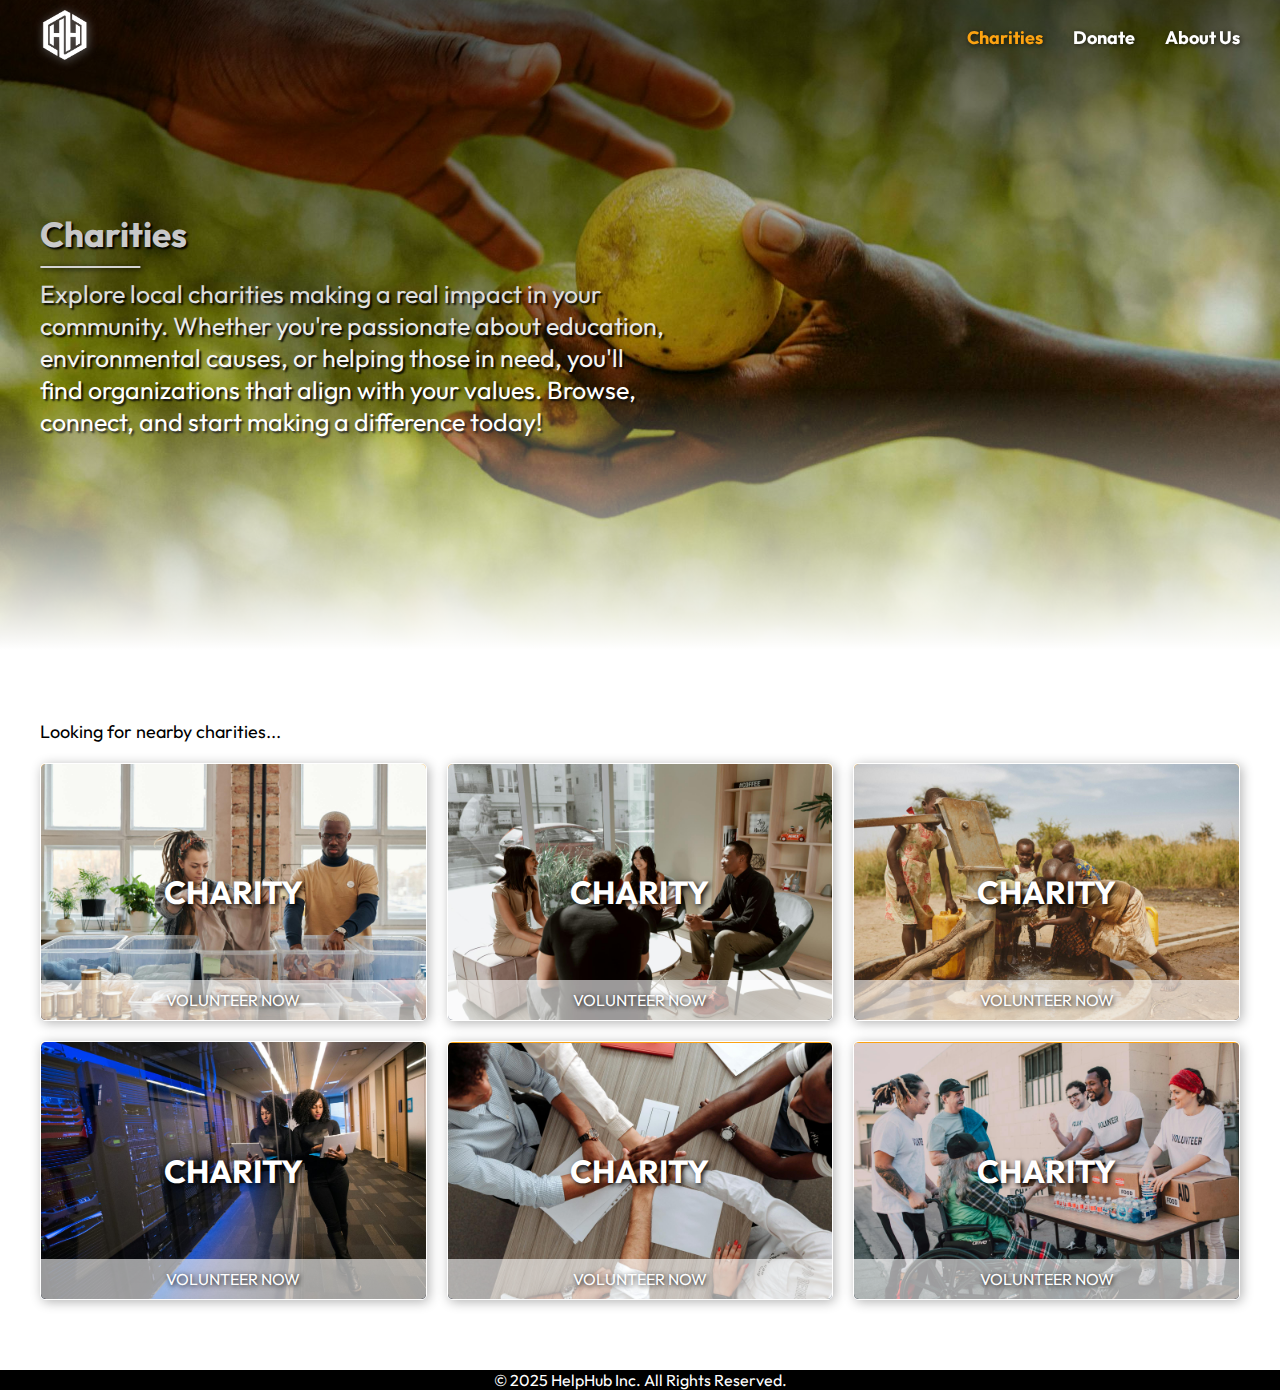
==== charities.html @ 97fb0520 "Add files via upload" ====
<!-- alt + shift + f -->
<!DOCTYPE html>
<html>

<head>
    <meta charset="UTF-8" />
    <link rel="icon" type="image/png" href="img/logo.png">
    <link rel="stylesheet" href="css/initial.css">
    <link rel="stylesheet" href="css/charities.css">
    <title>HelpHub | Charities</title>
</head>

<body>
    <nav>
        <div class="hamburger">
            <a href="index.html"><img src="img/logo.png" class="logo" alt="logo"></a>
            <div>
                <a href="charities.html"><span>Charities</span></a>
                <a href="">Donate</a>
                <a href="">About Us</a>
            </div>
        </div>
        <div class="nav-links-box">
            <a href="charities.html"><span>Charities</span></a>
            <a href="">Donate</a>
            <a href="">About Us</a>
        </div>
    </nav>
    <div class="banner">
        <div class="banner-info-outer">
            <div class="banner-info-inner">
                <h1>Charities</h1>
                <div class="banner-line"></div>
                <p>Explore local charities making a real impact in your community. Whether you're passionate about
                    education, environmental causes, or helping those in need, you'll find organizations that align with
                    your values. Browse, connect, and start making a difference today!</p>
            </div>
        </div>
    </div>
    <p id="location">Looking for nearby charities...</p>
    <div id="section" class="charity-section">
        <!-- example block -->
        <div class="charity">
            <img src="img/banner_img_8.png" alt="charity-profile-picture">
            <div class="charity-info">
                <h1>CHARITY</h1>
                <p>Lorem ipsum dolor sit amet consectetur adipisicing elit. Reiciendis totam inventore, mollitia
                    ipsum
                    perspiciatis cupiditate dolores officia velit! Inventore quia harum consectetur a quis
                    consequuntur
                    culpa placeat, voluptates laboriosam quisquam.</p>
            </div>
            <a href="charity_profile.html">VOLUNTEER NOW</a>
        </div>
        <!-- example block -->
        <div class="charity">
            <img src="img/banner_img_1.png" alt="charity-profile-picture">
            <div class="charity-info">
                <h1>CHARITY</h1>
                <p>Lorem ipsum dolor sit amet consectetur adipisicing elit. Reiciendis totam inventore, mollitia ipsum
                    perspiciatis cupiditate dolores officia velit! Inventore quia harum consectetur a quis consequuntur
                    culpa placeat, voluptates laboriosam quisquam.</p>
            </div>
            <a href="charity_profile.html">VOLUNTEER NOW</a>
        </div>
        <!-- example block -->
        <div class="charity">
            <img src="img/banner_img_10.png" alt="charity-profile-picture">
            <div class="charity-info">
                <h1>CHARITY</h1>
                <p>Lorem ipsum dolor sit amet consectetur adipisicing elit. Reiciendis totam inventore, mollitia ipsum
                    perspiciatis cupiditate dolores officia velit! Inventore quia harum consectetur a quis consequuntur
                    culpa placeat, voluptates laboriosam quisquam.</p>
            </div>
            <a href="charity_profile.html" target="_blank">VOLUNTEER NOW</a>
        </div>
        <!-- example block -->
        <div class="charity">
            <img src="img/banner_img_6.png" alt="charity-profile-picture">
            <div class="charity-info">
                <h1>CHARITY</h1>
                <p>Lorem ipsum dolor sit amet consectetur adipisicing elit. Reiciendis totam inventore, mollitia ipsum
                    perspiciatis cupiditate dolores officia velit! Inventore quia harum consectetur a quis consequuntur
                    culpa placeat, voluptates laboriosam quisquam.</p>
            </div>
            <a href="charity_profile.html" target="_blank">VOLUNTEER NOW</a>
        </div>
        <!-- example block -->
        <div class="charity">
            <img src="img/banner_img_2.png" alt="charity-profile-picture">
            <div class="charity-info">
                <h1>CHARITY</h1>
                <p>Lorem ipsum dolor sit amet consectetur adipisicing elit. Reiciendis totam inventore, mollitia ipsum
                    perspiciatis cupiditate dolores officia velit! Inventore quia harum consectetur a quis consequuntur
                    culpa placeat, voluptates laboriosam quisquam.</p>
            </div>
            <a href="charity_profile.html" target="_blank">VOLUNTEER NOW</a>
        </div>
        <!-- example block -->
        <div class="charity">
            <img src="img/banner_img_7.png" alt="charity-profile-picture">
            <div class="charity-info">
                <h1>CHARITY</h1>
                <p>Lorem ipsum dolor sit amet consectetur adipisicing elit. Reiciendis totam inventore, mollitia ipsum
                    perspiciatis cupiditate dolores officia velit! Inventore quia harum consectetur a quis consequuntur
                    culpa placeat, voluptates laboriosam quisquam.</p>
            </div>
            <a href="charity_profile.html" target="_blank">VOLUNTEER NOW</a>
        </div>
        <!-- example end -->
    </div>
    <footer>
        © 2025 HelpHub Inc. All Rights Reserved.
    </footer>
</body>
<script src="js/location.js"></script>
</html>
---- css/initial.css ----
@import url(nav.css);
@import url('https://fonts.googleapis.com/css2?family=Boldonse&family=Michroma&family=Outfit:wght@100..900&display=swap');

/* #000000 - rgb(0, 0, 0) - black*/
/* #14213d - rgb(20, 33, 61) - darkblue */
/* #FCA311 - rgb(252, 163, 17) - yellowgold*/
/* #E5E5E5 - rgb(229, 229, 229) - gray */
/* #FFFFFF - rgb(255, 255, 255) - white */

*{
    padding:0;
    margin:0;
    font-family: "Outfit", sans-serif;
}

html{
    background-color: black;
    scroll-behavior: smooth;
}

body{
    max-width: 4000px;
    margin: auto;
}
---- css/charities.css ----
body{
    background-color: white;
    /* background-color: linear-gradient(white, black) !important; */
    /* background-image: linear-gradient(white, #90be6d); */
    /* background-color: #FCA311; yellow */
}

.banner{
    width:100%;
    height:650px;
    background:url("../img/banner_img_9.png");
    transform: scaleX(-1);
    background-position:center;
    background-size: cover;
    background-color: black;
    background-blend-mode:exclusion;
    position: relative;
    display: grid;
    place-items: center;
}

.banner::after{
    content: "";
    width:100%;
    height: 100%;
    background: linear-gradient(0deg, rgba(255, 255, 255, 1) 0%, rgba(0,0,0,0) 40%, rgb(0, 0, 0) 150%);
    /* background: radial-gradient(ellipse at center, rgba(0,0,0,0) 0%,rgba(0,0,0,1) 150%,rgba(0,0,0,0.5) 100%); */
    position: absolute;
}

.banner-info-outer{
    transform: scaleX(-1);
    max-width:1200px;
    width:98%;
    padding:0 1%;
}

.banner-info-inner{
    width:52%;
}

.banner-line{
    box-shadow: 1px 1px 5px black;
    width:100px;
    height:2px;
    margin:10px 0;
    background-color: white;
}

.banner h1{
    color:white;
    font-size: 35px;
    text-shadow: 2px 2px 2px black;
    /* -webkit-text-stroke: .3px black; */
}

.banner p{
    font-size: 25px;
    color:white;
    text-shadow: 2px 2px 2px black;
}

#location{
    max-width:1200px;
    width:98%;
    /* background-color: red; */
    font-size: 18px;
    margin:70px auto -50px auto;
}

.charity-section{
    width:98%;
    padding:0 1%;
    display: grid;
    grid-template-columns:repeat(auto-fit, minmax(360px, 1fr));
    gap:20px;
    max-width: 1200px;
    margin:70px auto;
    color:white;
}

.charity{
    position: relative;
    display: grid;
    place-items: center;
    align-items: center;
    overflow: hidden;
    box-shadow: 2px 2px 12px rgba(0,0,0,0.3);
    border-radius: 6px;
    border:1px solid white;
    background: linear-gradient(to bottom, #FCA311 0%, #14213d 100%);
}

.charity img{
    width:100%;
    transition: 0.3s;
}

.charity-info{
    position: absolute;
    text-align: center;
    width:98%;
    text-shadow: 2px 2px 5px black;
}

.charity h1{
    display: block;
    opacity: 1;
    transition: 0.3s;
}

.charity p{
    display: none;  
    opacity: 0;
    transition: 0.3s;
}

.charity a{
    position: absolute;
    bottom:0;
    transition: 0.3s ease-in-out;
    text-decoration: none;
    display: block;
    background-color: rgba(255,255,255,0.6);
    /* border:4px solid white; */
    color:white;
    text-shadow: 1px 1px 5px black;
    width:calc(100% - 0px);
    text-align: center;
    padding:10px 0;
}

.charity a:hover{
    background-color: rgba(0,0,0,0.3);
    /* border:2px solid transparent; */
    text-shadow: 1px 1px 5px black;
    font-weight: bolder;
}

.charity:hover .charity-info h1{
    opacity: 0;
    display: none;  
}

.charity:hover .charity-info p{
    display: block;
    opacity: 1;  
}

.charity:hover img{
    filter: blur(8px);
}

@keyframes scroll {
    from {top: 1px; opacity: 1;}
    to {top: 30px;}
    60%{opacity: 1;}
    100%{ opacity: 0;}
  }

@media only screen and (max-width:800px) {
    .banner-info-inner{
        width:100%;
    }
}
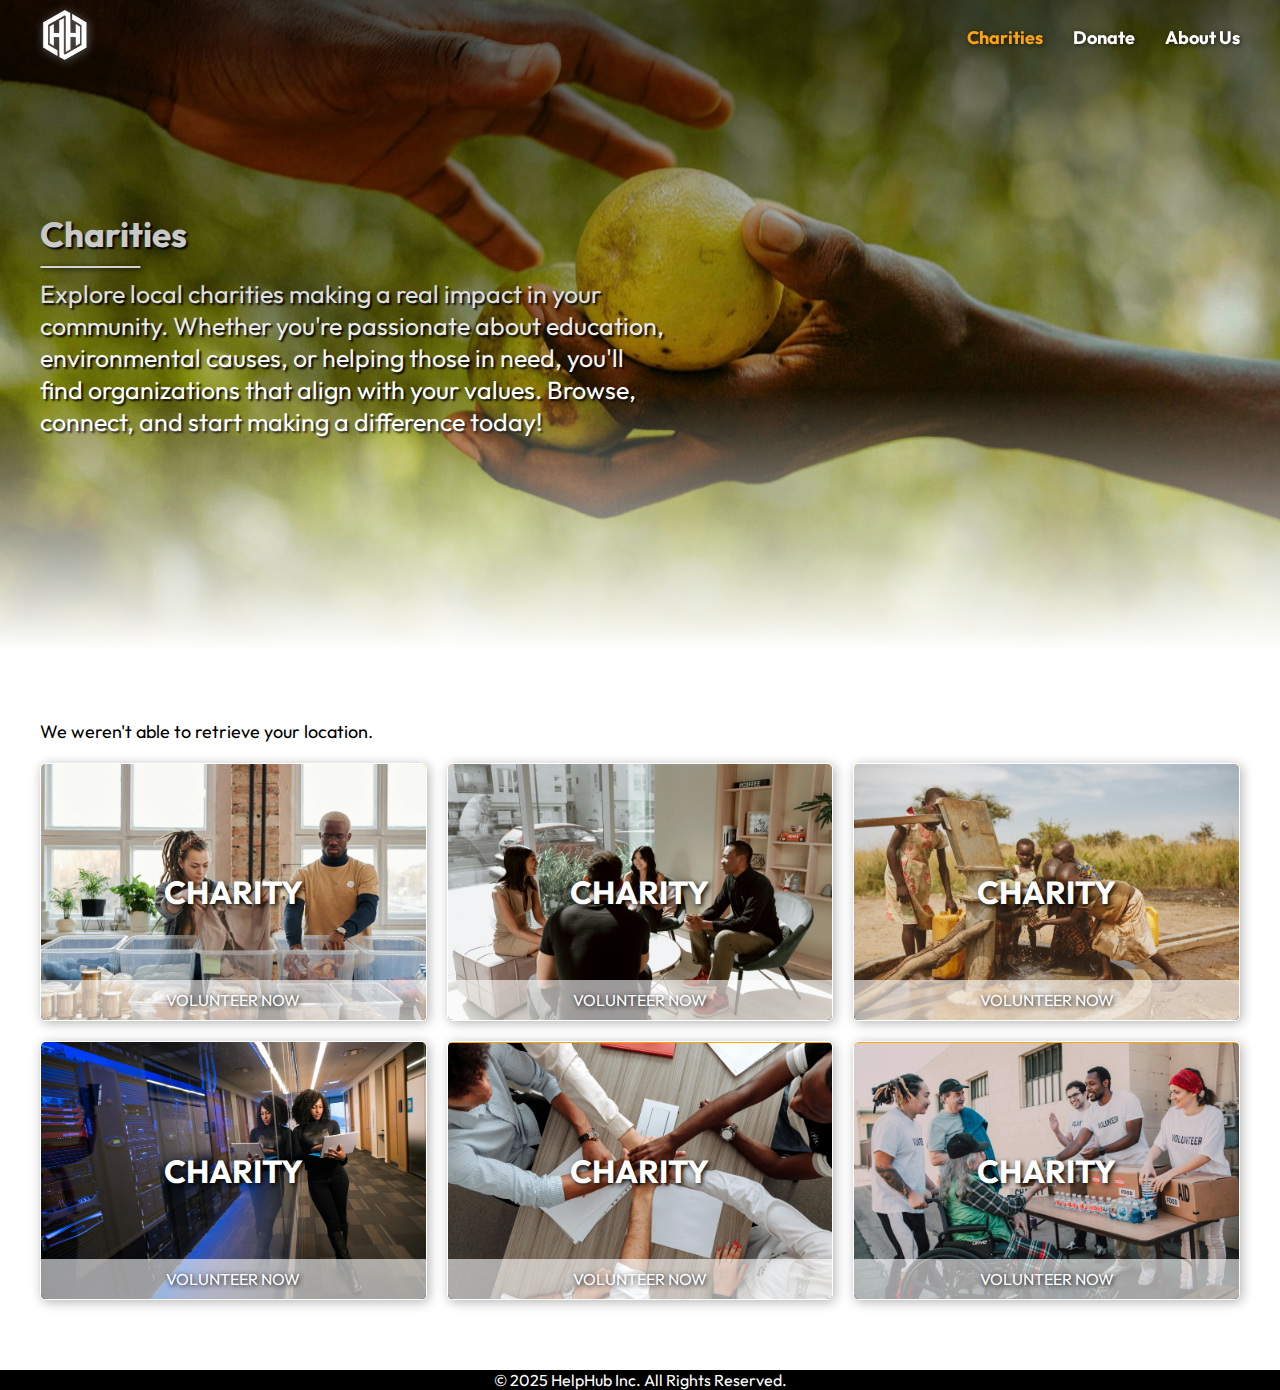
==== commit 1bf30564: "Add files via upload" ====
--- a/charities.html
+++ b/charities.html
@@ -72,7 +72,7 @@
                     perspiciatis cupiditate dolores officia velit! Inventore quia harum consectetur a quis consequuntur
                     culpa placeat, voluptates laboriosam quisquam.</p>
             </div>
-            <a href="charity_profile.html" target="_blank">VOLUNTEER NOW</a>
+            <a href="charity_profile.html">VOLUNTEER NOW</a>
         </div>
         <!-- example block -->
         <div class="charity">
@@ -83,7 +83,7 @@
                     perspiciatis cupiditate dolores officia velit! Inventore quia harum consectetur a quis consequuntur
                     culpa placeat, voluptates laboriosam quisquam.</p>
             </div>
-            <a href="charity_profile.html" target="_blank">VOLUNTEER NOW</a>
+            <a href="charity_profile.html">VOLUNTEER NOW</a>
         </div>
         <!-- example block -->
         <div class="charity">
@@ -94,7 +94,7 @@
                     perspiciatis cupiditate dolores officia velit! Inventore quia harum consectetur a quis consequuntur
                     culpa placeat, voluptates laboriosam quisquam.</p>
             </div>
-            <a href="charity_profile.html" target="_blank">VOLUNTEER NOW</a>
+            <a href="charity_profile.html">VOLUNTEER NOW</a>
         </div>
         <!-- example block -->
         <div class="charity">
@@ -105,7 +105,7 @@
                     perspiciatis cupiditate dolores officia velit! Inventore quia harum consectetur a quis consequuntur
                     culpa placeat, voluptates laboriosam quisquam.</p>
             </div>
-            <a href="charity_profile.html" target="_blank">VOLUNTEER NOW</a>
+            <a href="charity_profile.html">VOLUNTEER NOW</a>
         </div>
         <!-- example end -->
     </div>
@@ -114,4 +114,5 @@
     </footer>
 </body>
 <script src="js/location.js"></script>
+
 </html>